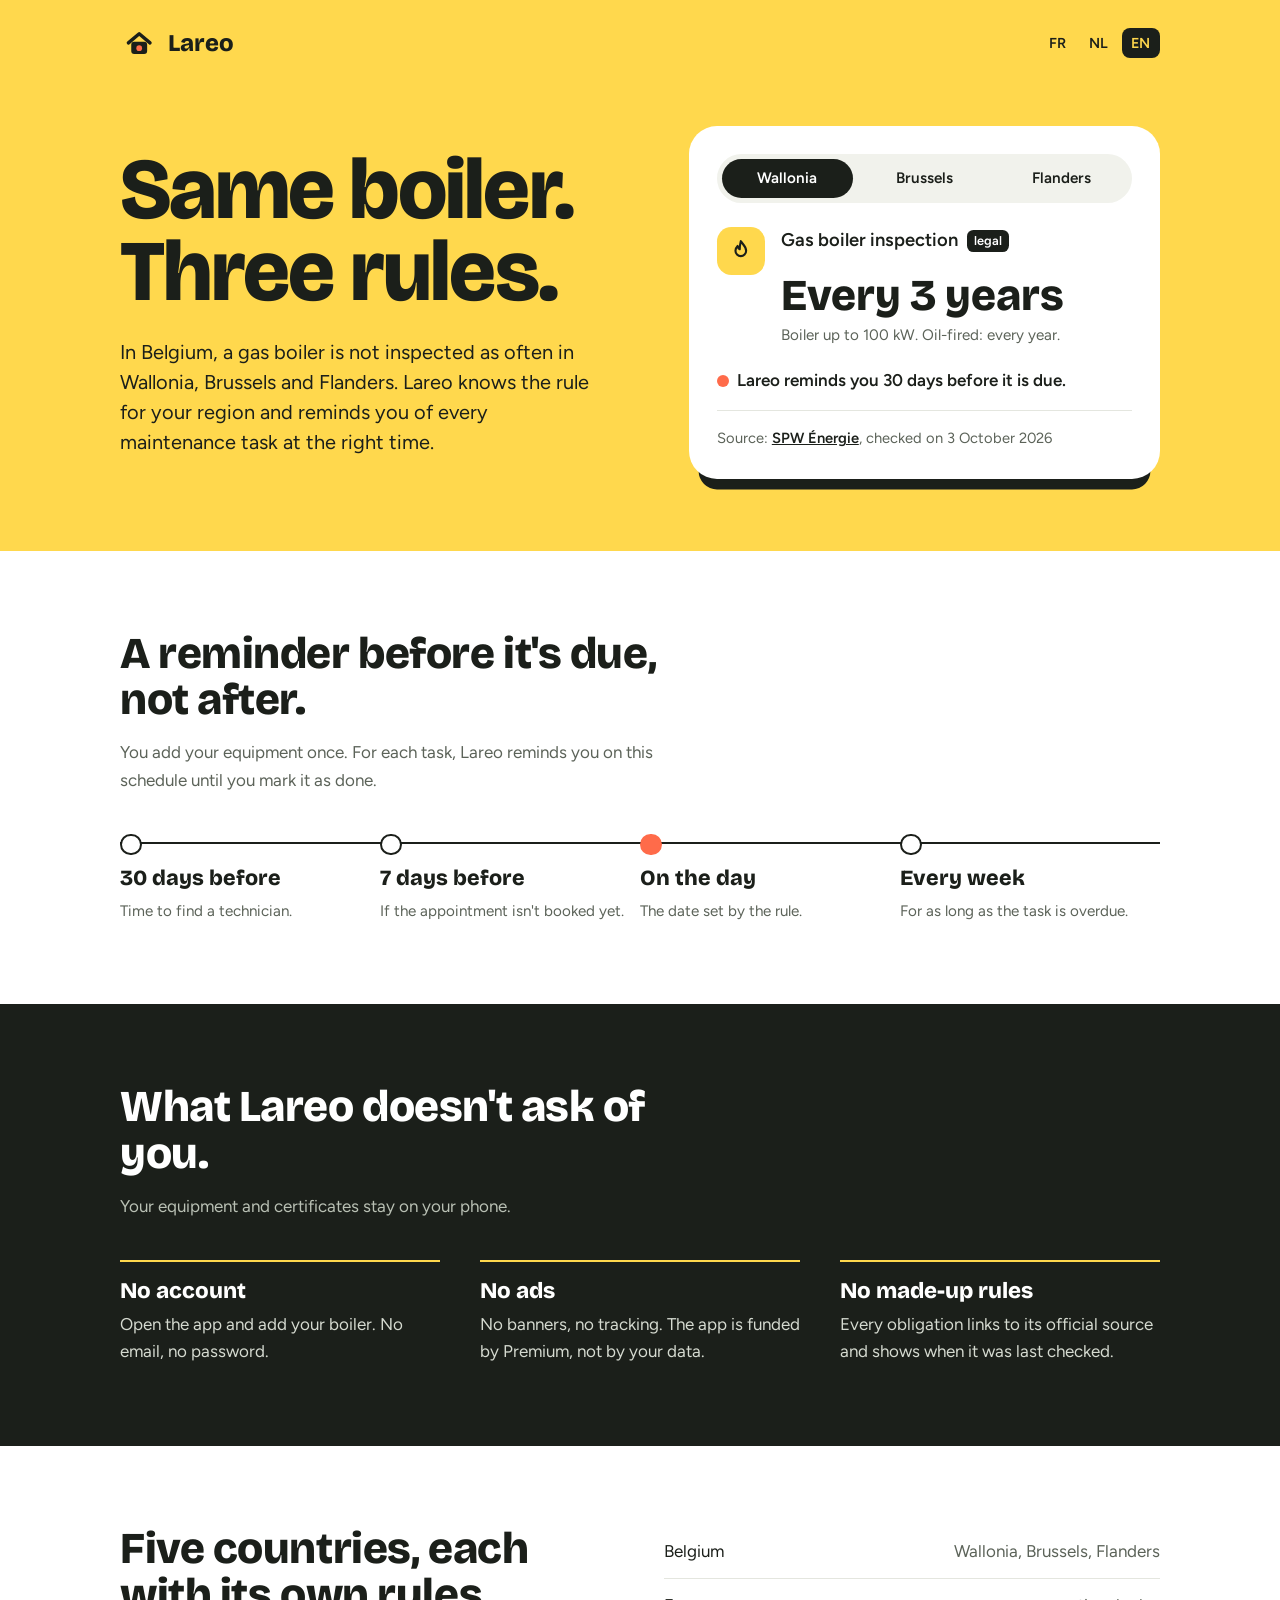
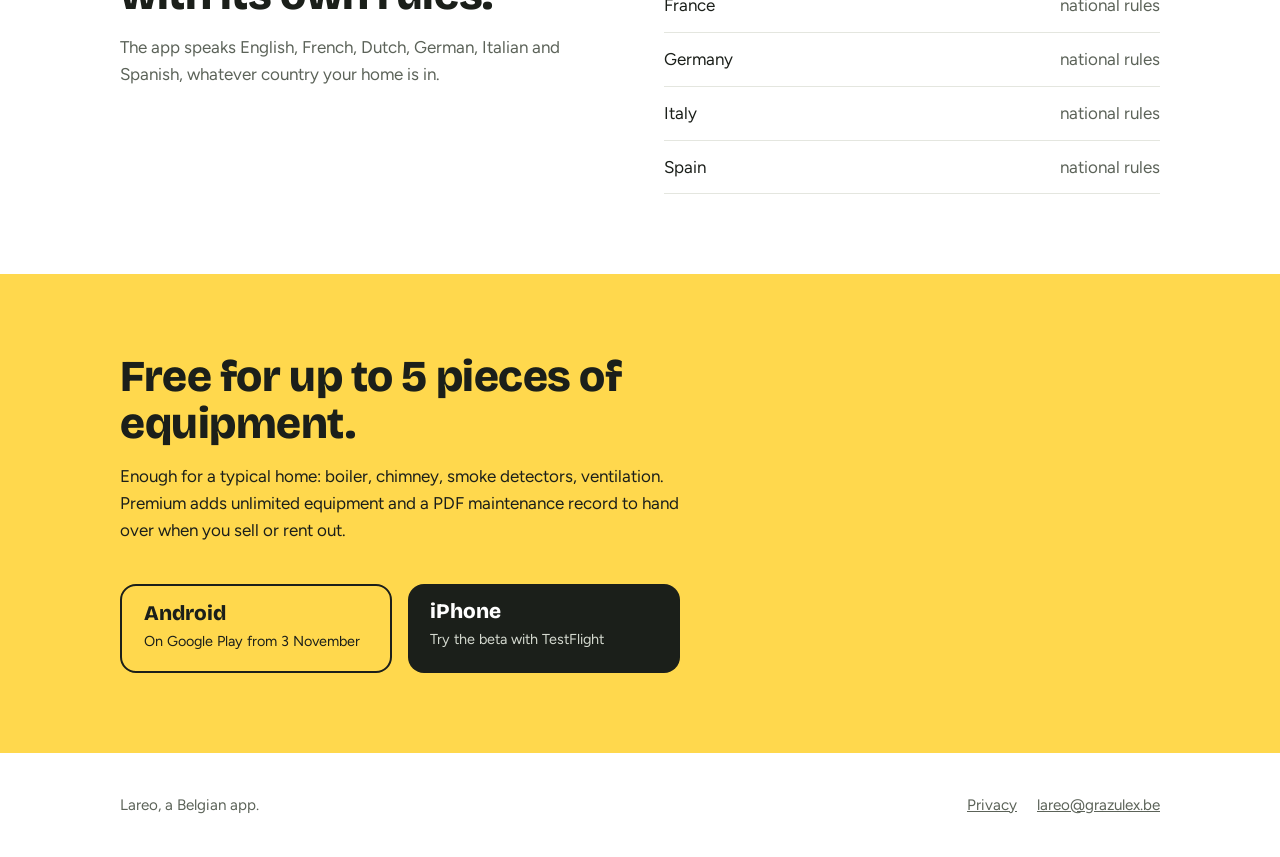
==== en/index.html @ 8386089b "feat: Dutch and English versions with a language switcher Co-Authored-By: Claude Opus 5.5 <noreply@a" ====
<!doctype html>
<html lang="en">
<head>
<meta charset="utf-8">
<meta name="viewport" content="width=device-width, initial-scale=1">
<title>Lareo – home maintenance, with the rule for your region</title>
<meta name="description" content="Lareo reminds you of every home maintenance task at the right time and shows the legal obligation for your region, with its source. No account, no ads.">
<link rel="canonical" href="https://lareo.immo/en/">
<link rel="alternate" hreflang="fr" href="https://lareo.immo/">
<link rel="alternate" hreflang="nl" href="https://lareo.immo/nl/">
<link rel="alternate" hreflang="en" href="https://lareo.immo/en/">
<link rel="alternate" hreflang="x-default" href="https://lareo.immo/">
<meta property="og:title" content="Lareo – home maintenance, with the rule for your region">
<meta property="og:description" content="Boiler, chimney, smoke detectors: the obligations for your region, with their sources.">
<meta property="og:url" content="https://lareo.immo/en/">
<meta name="theme-color" content="#FFD84D">
<link rel="icon" href="data:image/svg+xml,%3Csvg xmlns='http://www.w3.org/2000/svg' viewBox='0 0 512 512'%3E%3Crect width='512' height='512' rx='110' fill='%23FFD84D'/%3E%3Crect x='150' y='238' width='212' height='162' rx='40' fill='%231B1F1A'/%3E%3Cpath d='M112 252 L256 130 L400 252' fill='none' stroke='%231B1F1A' stroke-width='46' stroke-linecap='round' stroke-linejoin='round'/%3E%3Ccircle cx='256' cy='322' r='38' fill='%23FF6B4A'/%3E%3C/svg%3E">
<link rel="preconnect" href="https://fonts.googleapis.com">
<link rel="preconnect" href="https://fonts.gstatic.com" crossorigin>
<link href="https://fonts.googleapis.com/css2?family=Bricolage+Grotesque:opsz,wght@12..96,600;12..96,800&family=Figtree:wght@400;500;600&display=swap" rel="stylesheet">
<link rel="stylesheet" href="/assets/site.css">
</head>
<body>

<header class="top">
  <div class="wrap">
    <div class="bar">
      <a class="brand" href="/en/" aria-label="Lareo, home">
        <svg viewBox="0 0 512 512" aria-hidden="true"><rect x="150" y="238" width="212" height="162" rx="40" fill="#1B1F1A"/><path d="M112 252 L256 130 L400 252" fill="none" stroke="#1B1F1A" stroke-width="46" stroke-linecap="round" stroke-linejoin="round"/><circle cx="256" cy="322" r="38" fill="#FF6B4A"/></svg>
        Lareo
      </a>
      <nav class="langs" aria-label="Language"><a href="/" hreflang="fr" lang="fr">FR</a><a href="/nl/" hreflang="nl" lang="nl">NL</a><a href="/en/" hreflang="en" lang="en" aria-current="page">EN</a></nav>
    </div>

    <div class="hero">
      <div>
        <h1>Same boiler. Three rules.</h1>
        <p class="lead">In Belgium, a gas boiler is not inspected as often in Wallonia, Brussels and Flanders. Lareo knows the rule for your region and reminds you of every maintenance task at the right time.</p>
      </div>

      <div class="rule">
        <fieldset class="regions">
          <legend>Choose a region</legend>
          <button type="button" data-region="wal" aria-pressed="true">Wallonia</button>
          <button type="button" data-region="bru" aria-pressed="false">Brussels</button>
          <button type="button" data-region="vlg" aria-pressed="false">Flanders</button>
        </fieldset>
        <div class="task">
          <div class="task-icon"><svg viewBox="0 0 24 24" fill="none" stroke="#1B1F1A" stroke-width="2" stroke-linecap="round" stroke-linejoin="round" aria-hidden="true"><path d="M12 3c2 3 5 5 5 9a5 5 0 0 1-10 0c0-2 1-3.5 2-4.5.3 1.5 1 2.5 2 3 0-3 .5-5.5 1-7.5z"/></svg></div>
          <div>
            <h2>Gas boiler inspection <span class="legal">legal</span></h2>
            <p class="interval" id="interval" aria-live="polite">Every 3 years</p>
            <p class="interval-note" id="note">Boiler up to 100 kW. Oil-fired: every year.</p>
          </div>
        </div>
        <p class="next"><span class="dot" aria-hidden="true"></span><span>Lareo reminds you 30 days before it is due.</span></p>
        <p class="source" id="source">Source: <a href="https://energie.wallonie.be/home/performance-energetique-des-batiments/batiments-residentiels/renovation-walloreno/conseils-pratiques/se-chauffer-1/controle-periodique-et-diagnostic-approfondi-des-chaudieres.html">SPW Énergie</a>, checked on 3 October 2026</p>
      </div>
    </div>
  </div>
</header>

<main>
  <section>
    <div class="wrap">
      <h3>A reminder before it&#x27;s due, not after.</h3>
      <p class="intro">You add your equipment once. For each task, Lareo reminds you on this schedule until you mark it as done.</p>
      <ol class="timeline">
        <li><strong>30 days before</strong><span>Time to find a technician.</span></li>
        <li><strong>7 days before</strong><span>If the appointment isn&#x27;t booked yet.</span></li>
        <li class="due"><strong>On the day</strong><span>The date set by the rule.</span></li>
        <li><strong>Every week</strong><span>For as long as the task is overdue.</span></li>
      </ol>
    </div>
  </section>

  <section class="plain">
    <div class="wrap">
      <h3>What Lareo doesn&#x27;t ask of you.</h3>
      <p class="intro">Your equipment and certificates stay on your phone.</p>
      <dl class="nots">
        <div><dt>No account</dt><dd>Open the app and add your boiler. No email, no password.</dd></div>
        <div><dt>No ads</dt><dd>No banners, no tracking. The app is funded by Premium, not by your data.</dd></div>
        <div><dt>No made-up rules</dt><dd>Every obligation links to its official source and shows when it was last checked.</dd></div>
      </dl>
    </div>
  </section>

  <section>
    <div class="wrap facts">
      <div>
        <h3>Five countries, each with its own rules.</h3>
        <p class="intro">The app speaks English, French, Dutch, German, Italian and Spanish, whatever country your home is in.</p>
      </div>
      <ul class="countries">
        <li>Belgium <span>Wallonia, Brussels, Flanders</span></li>
        <li>France <span>national rules</span></li>
        <li>Germany <span>national rules</span></li>
        <li>Italy <span>national rules</span></li>
        <li>Spain <span>national rules</span></li>
      </ul>
    </div>
  </section>

  <section class="get">
    <div class="wrap">
      <h3>Free for up to 5 pieces of equipment.</h3>
      <p class="intro">Enough for a typical home: boiler, chimney, smoke detectors, ventilation. Premium adds unlimited equipment and a PDF maintenance record to hand over when you sell or rent out.</p>
      <div class="stores">
        <span class="store soon"><b>Android</b><small>On Google Play from 3 November</small></span>
        <a class="store" href="https://testflight.apple.com/join/b81FdNyS"><b>iPhone</b><small>Try the beta with TestFlight</small></a>
      </div>
    </div>
  </section>
</main>

<footer>
  <div class="wrap">
    <span>Lareo, a Belgian app.</span>
    <nav aria-label="Useful links">
      <a href="/privacy/">Privacy</a>
      <a href="mailto:lareo@grazulex.be">lareo@grazulex.be</a>
    </nav>
  </div>
</footer>

<script type="application/json" id="rules">{"sourceLabel": "Source:", "verified": ", checked on 3 October 2026", "regions": {"wal": {"interval": "Every 3 years", "note": "Boiler up to 100 kW. Oil-fired: every year.", "source": "SPW Énergie", "url": "https://energie.wallonie.be/home/performance-energetique-des-batiments/batiments-residentiels/renovation-walloreno/conseils-pratiques/se-chauffer-1/controle-periodique-et-diagnostic-approfondi-des-chaudieres.html"}, "bru": {"interval": "Every 2 years", "note": "Boiler up to 100 kW. Oil-fired: every year.", "source": "Bruxelles Environnement", "url": "https://environnement.brussels/entretien-chaudiere"}, "vlg": {"interval": "Every 2 years", "note": "Oil-fired: every year.", "source": "Departement Omgeving", "url": "https://omgeving.vlaanderen.be/overzicht-van-de-verplichtingen"}}}</script>
<script src="/assets/site.js"></script>
</body>
</html>
---- assets/site.css ----
:root{
  --yellow:#FFD84D;
  --ink:#1B1F1A;
  --coral:#FF6B4A;
  --paper:#FFFFFF;
  --muted:#5C6359;
  --line:#E4E6DF;
  --display:"Bricolage Grotesque",Figtree,system-ui,sans-serif;
  --body:Figtree,-apple-system,"Segoe UI",Roboto,sans-serif;
}
*{box-sizing:border-box}
html{-webkit-text-size-adjust:100%}
body{margin:0;background:var(--paper);color:var(--ink);font:400 1.0625rem/1.6 var(--body)}
a{color:inherit}
a:focus-visible,button:focus-visible{outline:3px solid var(--ink);outline-offset:3px;border-radius:6px}
.wrap{max-width:68rem;margin:0 auto;padding:0 1.5rem}

/* Haut de page jaune */
.top{background:var(--yellow);padding:1.5rem 0 4.5rem}
.brand{display:flex;align-items:center;gap:.6rem;font:800 1.5rem/1 var(--display);text-decoration:none}
.brand svg{width:2.4rem;height:2.4rem}
.hero{display:grid;grid-template-columns:1.05fr .95fr;gap:3rem;align-items:center;margin-top:4rem}
h1{font:800 clamp(2.8rem,7vw,5.4rem)/.95 var(--display);letter-spacing:-.02em;margin:0 0 1.5rem}
.lead{font-size:1.25rem;line-height:1.5;max-width:30rem;margin:0}

/* La règle qui change selon la région */
.rule{background:var(--paper);border-radius:1.75rem;padding:1.75rem;box-shadow:0 1.25rem 0 -.6rem var(--ink)}
.regions{display:flex;gap:.4rem;margin:0 0 1.5rem;padding:.3rem;background:#F1F2EC;border-radius:999px;border:0}
.regions legend{position:absolute;width:1px;height:1px;overflow:hidden;clip:rect(0 0 0 0)}
.regions button{flex:1;font:600 .95rem/1 var(--body);color:var(--ink);background:none;border:0;border-radius:999px;padding:.75rem .5rem;cursor:pointer}
.regions button[aria-pressed="true"]{background:var(--ink);color:var(--paper)}
.task{display:flex;gap:1rem;align-items:flex-start}
.task-icon{flex:none;width:3rem;height:3rem;border-radius:.9rem;background:var(--yellow);display:grid;place-items:center}
.task-icon svg{width:1.6rem;height:1.6rem}
.task h2{font:600 1.15rem/1.3 var(--body);margin:.1rem 0 .2rem}
.task .legal{display:inline-block;font:600 .8rem/1 var(--body);background:var(--ink);color:var(--paper);border-radius:.4rem;padding:.3rem .45rem;vertical-align:.1em;margin-left:.3rem}
.interval{font:800 clamp(2rem,4vw,2.75rem)/1.05 var(--display);margin:1.25rem 0 .25rem}
.interval-note{color:var(--muted);margin:0 0 1.25rem;font-size:.95rem}
.source{border-top:1px solid var(--line);padding-top:1rem;font-size:.92rem;color:var(--muted);margin:0}
.source a{color:var(--ink);font-weight:600}
.next{display:flex;align-items:center;gap:.5rem;font-weight:600;margin:0 0 1rem}
.dot{width:.75rem;height:.75rem;border-radius:50%;background:var(--coral);flex:none}

/* Sections */
section{padding:5rem 0}
h3{font:800 clamp(1.9rem,4vw,2.75rem)/1.05 var(--display);letter-spacing:-.01em;margin:0 0 1rem;max-width:34rem}
.intro{color:var(--muted);max-width:36rem;margin:0 0 2.5rem}

/* Les rappels : une vraie chronologie */
.timeline{list-style:none;margin:0;padding:0;display:grid;grid-template-columns:repeat(4,1fr);position:relative}
.timeline::before{content:"";position:absolute;left:0;right:0;top:.55rem;height:2px;background:var(--ink)}
.timeline li{position:relative;padding:2rem 1rem 0 0}
.timeline li::before{content:"";position:absolute;top:0;left:0;width:1.1rem;height:1.1rem;border-radius:50%;background:var(--paper);border:2px solid var(--ink)}
.timeline li.due::before{background:var(--coral);border-color:var(--coral)}
.timeline strong{display:block;font:800 1.35rem/1.2 var(--display);margin-bottom:.35rem}
.timeline span{color:var(--muted);font-size:.95rem}

/* Ce que Lareo ne fait pas */
.plain{background:var(--ink);color:var(--paper)}
.plain .intro{color:#B9C0B4}
.nots{display:grid;grid-template-columns:repeat(3,1fr);gap:2.5rem;margin:0}
.nots div{border-top:2px solid var(--yellow);padding-top:1rem}
.nots dt{font:800 1.4rem/1.2 var(--display);margin-bottom:.4rem}
.nots dd{margin:0;color:#D5DAD0}

/* Pays et prix */
.facts{display:grid;grid-template-columns:1fr 1fr;gap:3rem}
.countries{list-style:none;margin:0;padding:0}
.countries li{display:flex;justify-content:space-between;gap:1rem;padding:.8rem 0;border-bottom:1px solid var(--line)}
.countries li span{color:var(--muted);text-align:right}

/* Disponibilité */
.get{background:var(--yellow)}
.stores{display:flex;flex-wrap:wrap;gap:1rem;margin-top:2rem}
.store{flex:0 1 17rem;display:block;text-decoration:none;background:var(--ink);color:var(--paper);border-radius:1rem;padding:1rem 1.4rem;min-width:15rem}
.store b{display:block;font:800 1.3rem/1.2 var(--display)}
.store small{font-size:.9rem;color:#D5DAD0}
.store.soon{background:transparent;color:var(--ink);border:2px solid var(--ink)}
.store.soon small{color:var(--ink)}

footer{padding:2.5rem 0;font-size:.95rem;color:var(--muted)}
footer .wrap{display:flex;flex-wrap:wrap;gap:1rem 2rem;justify-content:space-between}
footer nav{display:flex;flex-wrap:wrap;gap:1.25rem}

@media (max-width:52rem){
  .hero{grid-template-columns:1fr;margin-top:2.5rem;gap:2.5rem}
  .timeline{grid-template-columns:1fr 1fr;row-gap:2.5rem}
  .timeline::before{display:none}
  .nots,.facts{grid-template-columns:1fr}
  section{padding:3.5rem 0}
}
@media (prefers-reduced-motion:no-preference){
  .interval{transition:opacity .2s}
  .interval.swap{opacity:0}
}

/* Barre du haut : marque et langues */
.bar{display:flex;align-items:center;justify-content:space-between;gap:1rem}
.langs{display:flex;gap:.25rem}
.langs a{font:600 .9rem/1 var(--body);text-decoration:none;padding:.5rem .6rem;border-radius:.5rem}
.langs a[aria-current="page"]{background:var(--ink);color:var(--yellow)}
.get .intro{color:var(--ink)}
@media (max-width:52rem){.store{flex:1 1 100%}}
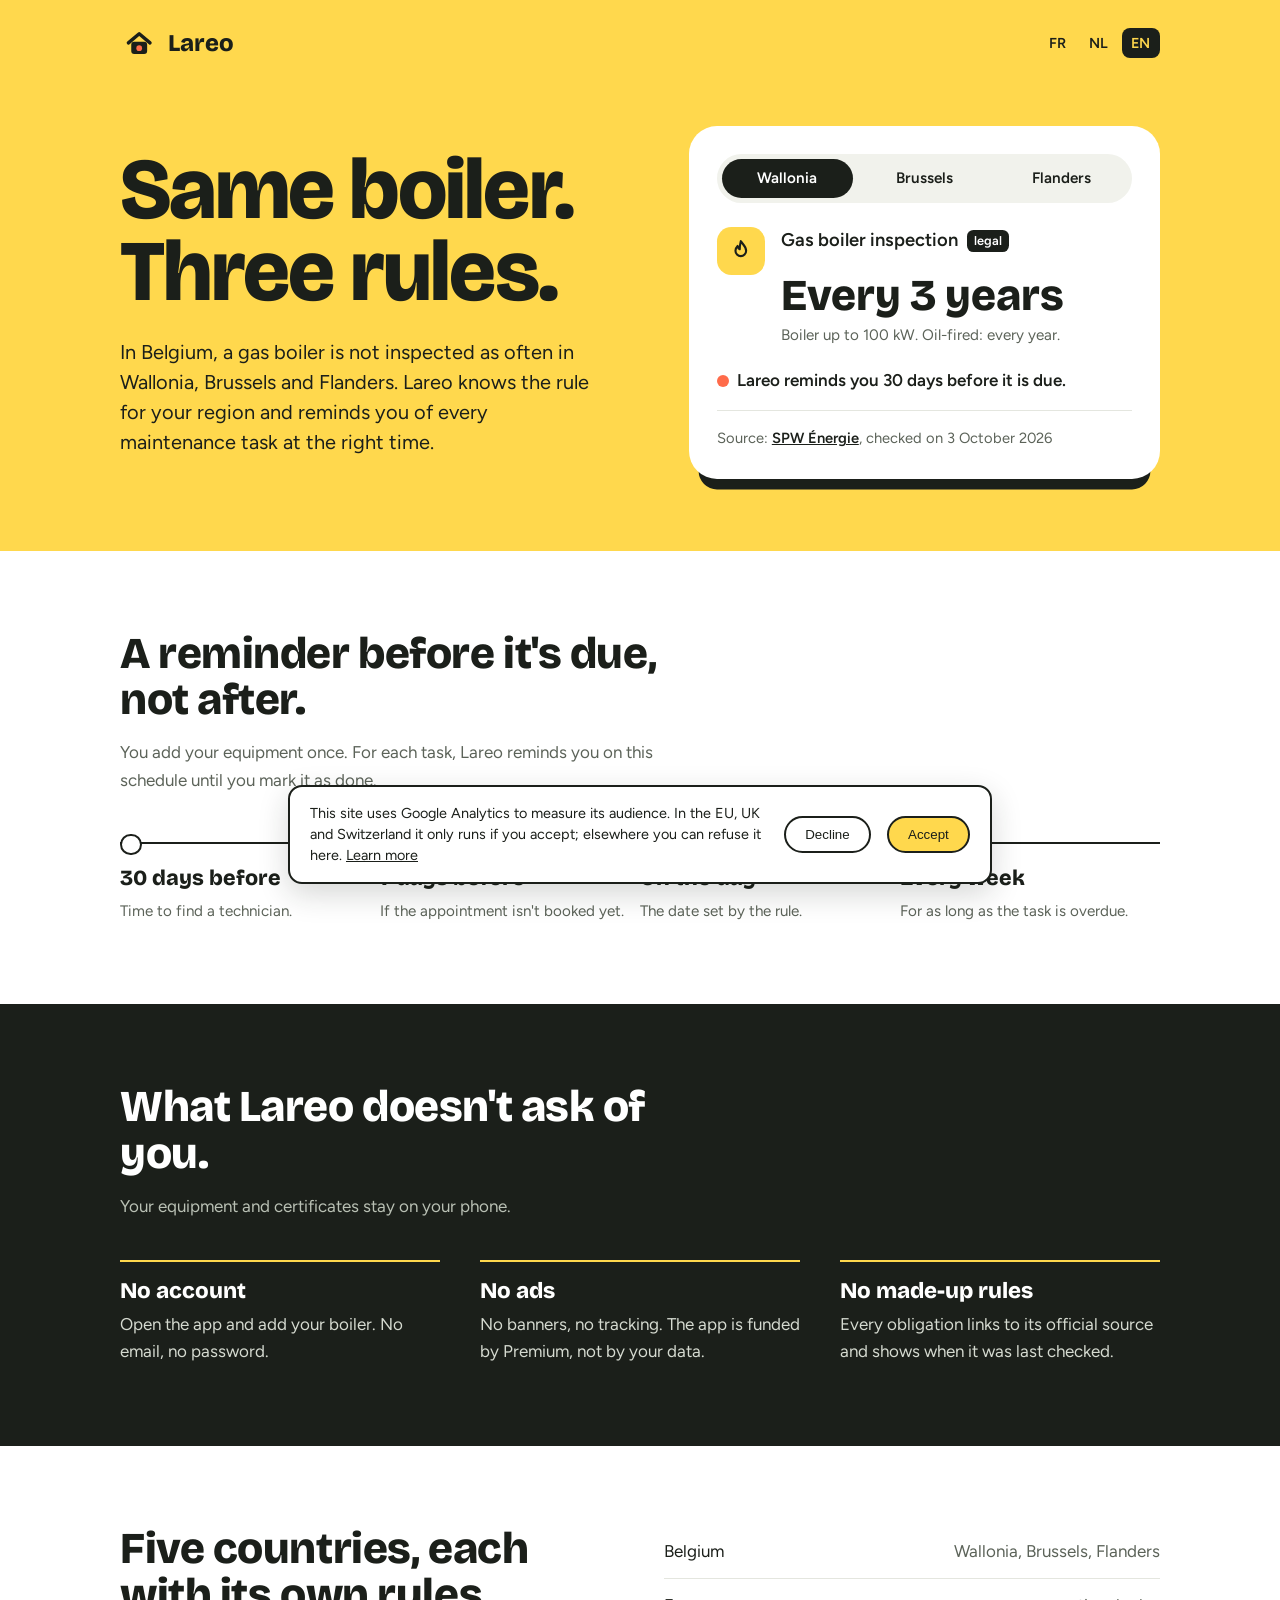
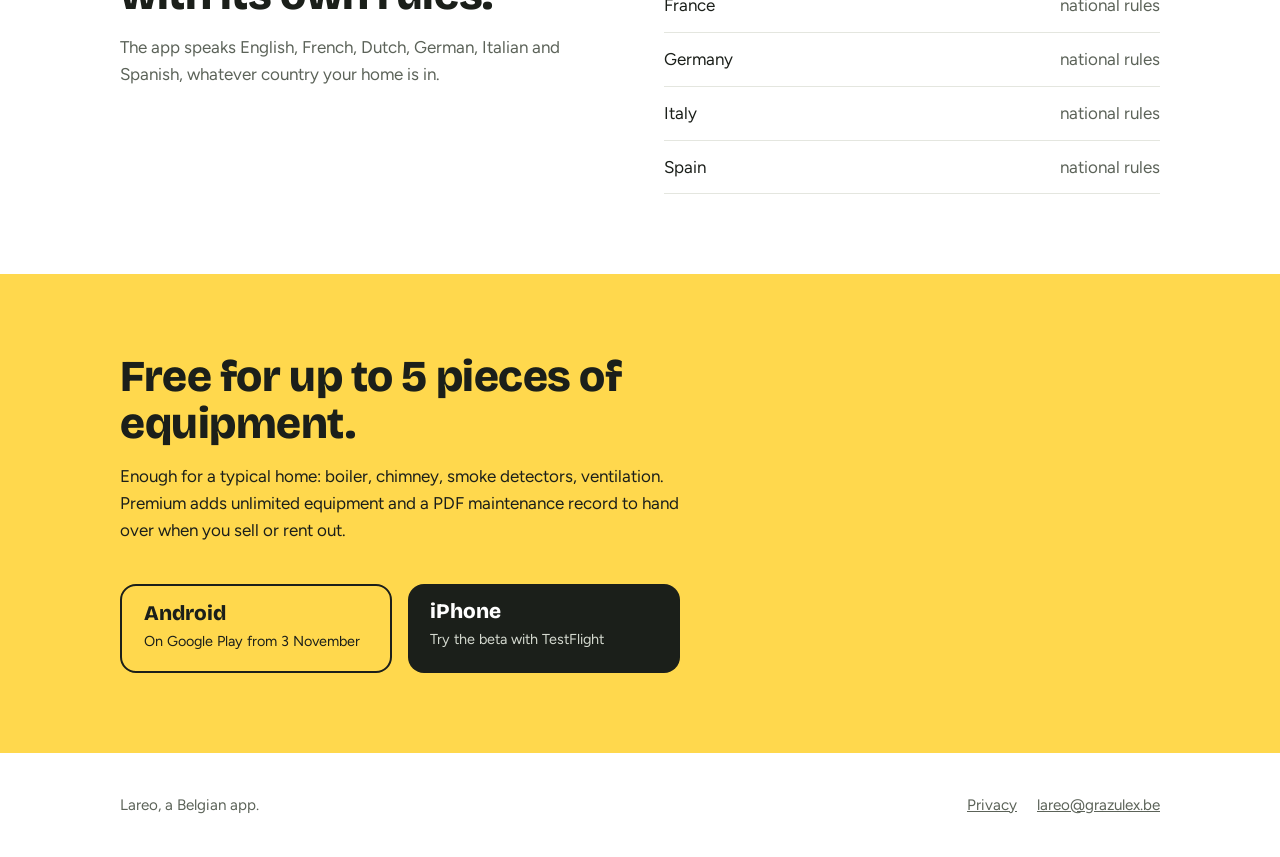
==== commit ba3d1592: "feat: add Google Analytics 4 with consent mode and a cookie banner Consent denied by default in the " ====
--- a/en/index.html
+++ b/en/index.html
@@ -19,6 +19,7 @@
 <link rel="preconnect" href="https://fonts.gstatic.com" crossorigin>
 <link href="https://fonts.googleapis.com/css2?family=Bricolage+Grotesque:opsz,wght@12..96,600;12..96,800&family=Figtree:wght@400;500;600&display=swap" rel="stylesheet">
 <link rel="stylesheet" href="/assets/site.css">
+<script src="/assets/analytics.js" defer></script>
 </head>
 <body>
 
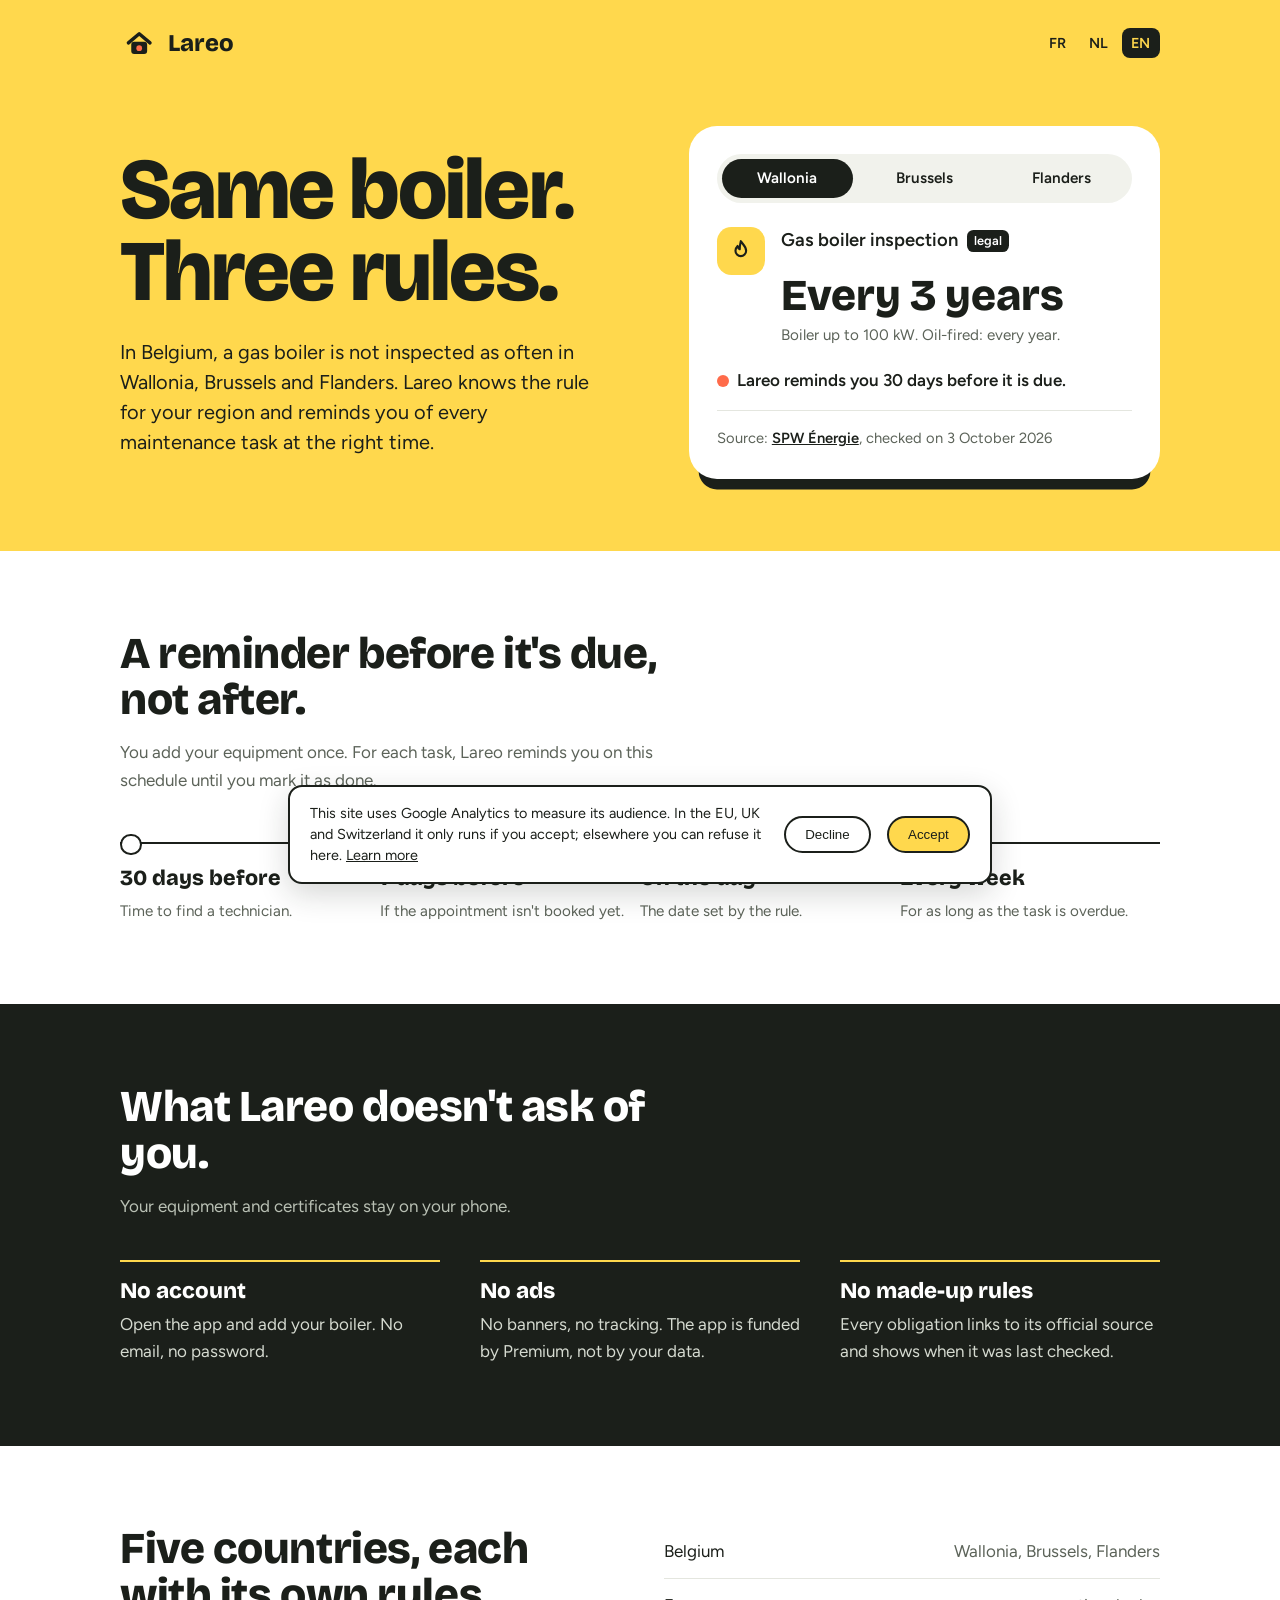
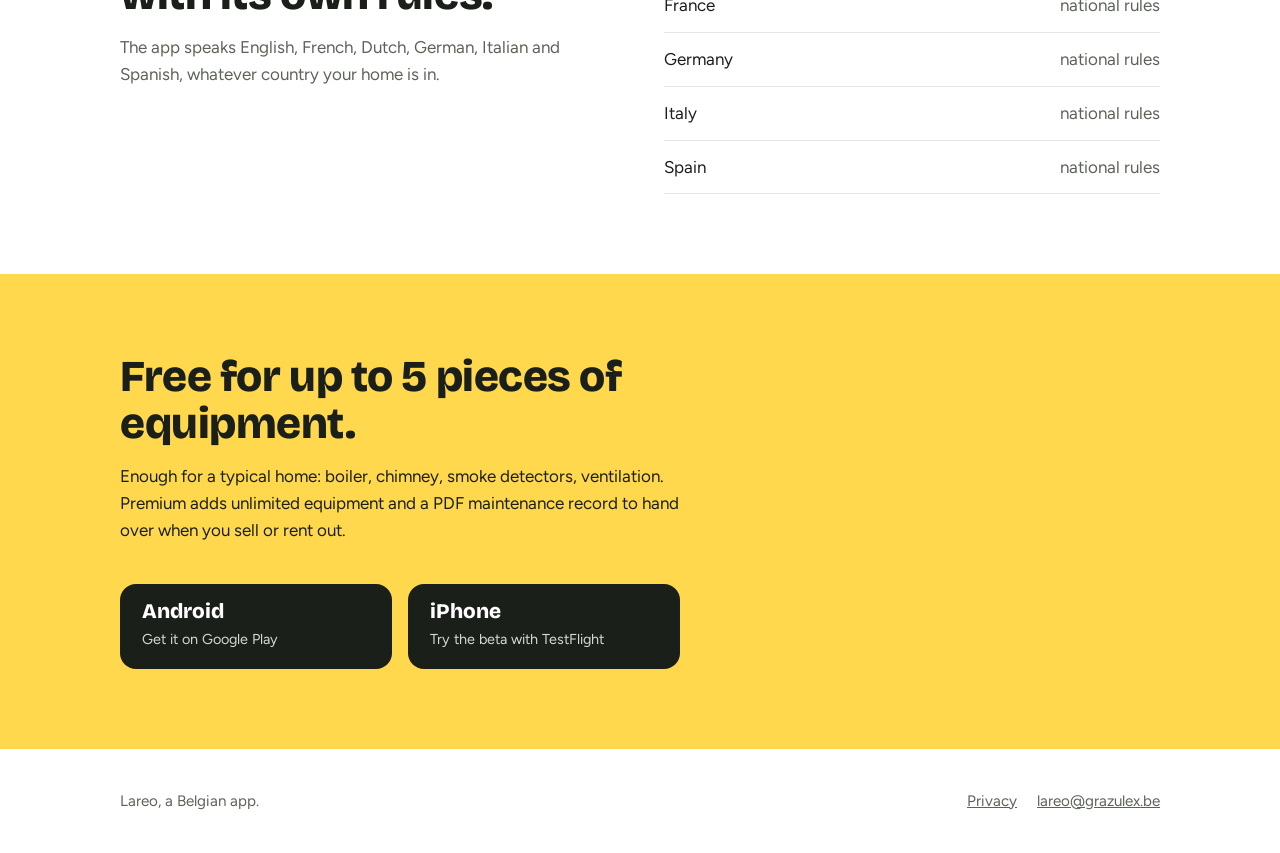
==== commit f41d7bcc: "fix: link the live Google Play listing instead of the launch date Co-Authored-By: Claude Opus 5.5 <n" ====
--- a/en/index.html
+++ b/en/index.html
@@ -108,7 +108,7 @@
       <h3>Free for up to 5 pieces of equipment.</h3>
       <p class="intro">Enough for a typical home: boiler, chimney, smoke detectors, ventilation. Premium adds unlimited equipment and a PDF maintenance record to hand over when you sell or rent out.</p>
       <div class="stores">
-        <span class="store soon"><b>Android</b><small>On Google Play from 3 November</small></span>
+        <a class="store" href="https://play.google.com/store/apps/details?id=be.grazulex.lareo&amp;referrer=utm_source%3Dlareo.immo%26utm_medium%3Dsite&amp;hl=en"><b>Android</b><small>Get it on Google Play</small></a>
         <a class="store" href="https://testflight.apple.com/join/b81FdNyS"><b>iPhone</b><small>Try the beta with TestFlight</small></a>
       </div>
     </div>
